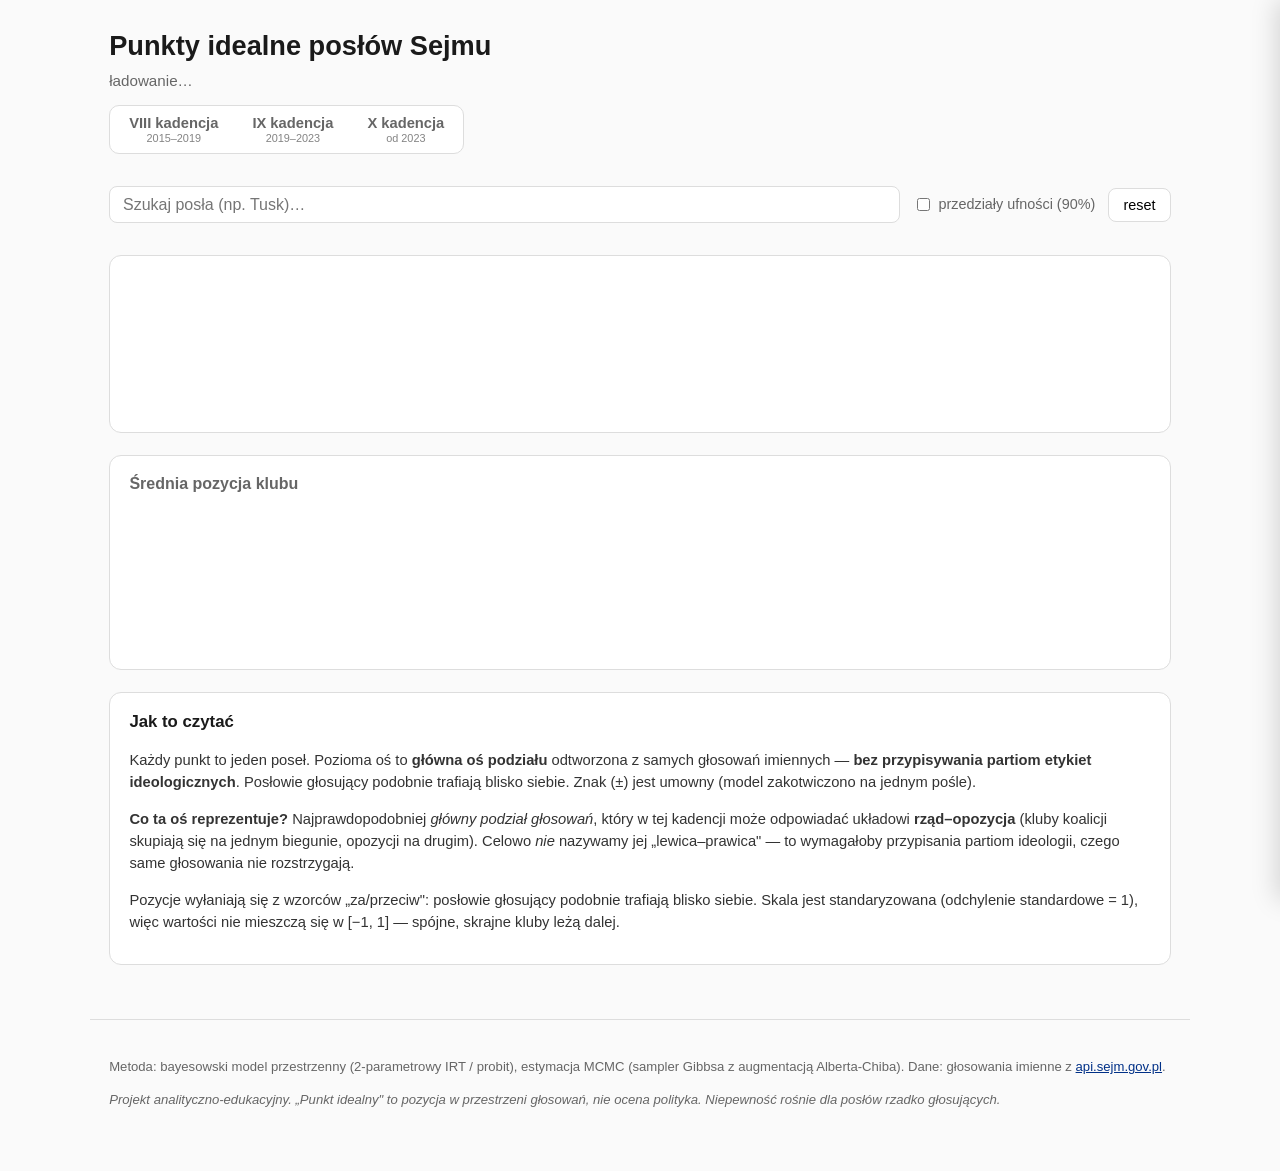
==== index.html @ ad871da2 "Add VIII kadencja (2015-2019) to the term switcher Third term in the switcher (VIII / IX / X). VIII " ====
<!DOCTYPE html>
<html lang="pl">
<head>
  <meta charset="utf-8" />
  <meta name="viewport" content="width=device-width, initial-scale=1" />
  <title>Punkty idealne posłów Sejmu RP</title>
  <meta name="description" content="Bayesowska estymacja pozycji posłów Sejmu RP na głównej osi podziału, odtworzonej z głosowań imiennych (model przestrzenny / MCMC)." />
  <link rel="preconnect" href="https://d3js.org" />
  <link rel="stylesheet" href="style.css" />
</head>
<body>
  <header>
    <h1>Punkty idealne posłów Sejmu</h1>
    <p class="subtitle" id="subtitle">ładowanie…</p>
    <div class="term-switch" role="group" aria-label="Wybór kadencji">
      <button class="term-btn" data-term="8" aria-pressed="false">VIII kadencja<small>2015–2019</small></button>
      <button class="term-btn" data-term="9" aria-pressed="false">IX kadencja<small>2019–2023</small></button>
      <button class="term-btn" data-term="10" aria-pressed="true">X kadencja<small>od 2023</small></button>
    </div>
  </header>

  <main>
    <section class="controls">
      <input id="search" type="search" placeholder="Szukaj posła (np. Tusk)…" autocomplete="off" />
      <label class="toggle"><input type="checkbox" id="ci-toggle" /> przedziały ufności (90%)</label>
      <button id="reset" class="reset">reset</button>
    </section>

    <section id="legend" class="legend" aria-label="Kluby"></section>

    <section class="chart-wrap">
      <svg id="chart" role="img" aria-label="Rozkład punktów idealnych posłów"></svg>
      <div id="tooltip" class="tooltip" hidden></div>
    </section>

    <section class="chart-wrap">
      <h2>Średnia pozycja klubu</h2>
      <svg id="clubs" role="img" aria-label="Średnie pozycje klubów"></svg>
    </section>

    <section class="howto">
      <h2>Jak to czytać</h2>
      <p>
        Każdy punkt to jeden poseł. Pozioma oś to <strong>główna oś podziału</strong>
        odtworzona z samych głosowań imiennych — <strong>bez przypisywania partiom
        etykiet ideologicznych</strong>. Posłowie głosujący podobnie trafiają blisko
        siebie. Znak (±) jest umowny (model zakotwiczono na jednym pośle).
      </p>
      <p class="muted">
        <strong>Co ta oś reprezentuje?</strong> Najprawdopodobniej <em>główny podział
        głosowań</em>, który w tej kadencji może odpowiadać układowi
        <strong>rząd–opozycja</strong> (kluby koalicji skupiają się na jednym biegunie,
        opozycji na drugim). Celowo <em>nie</em> nazywamy jej „lewica–prawica" — to
        wymagałoby przypisania partiom ideologii, czego same głosowania nie rozstrzygają.
      </p>
      <p>
        Pozycje wyłaniają się z wzorców „za/przeciw": posłowie głosujący podobnie trafiają
        blisko siebie. Skala jest standaryzowana (odchylenie standardowe = 1), więc wartości
        nie mieszczą się w [−1, 1] — spójne, skrajne kluby leżą dalej.
      </p>
    </section>
  </main>

  <aside id="profile" class="profile" hidden aria-label="Profil posła"></aside>
  <div id="backdrop" class="backdrop" hidden></div>
  <div id="history" class="modal" hidden aria-label="Historia głosowań"></div>

  <footer>
    <p id="meta-line"></p>
    <p>
      Metoda: bayesowski model przestrzenny (2-parametrowy IRT / probit), estymacja MCMC
      (sampler Gibbsa z augmentacją Alberta-Chiba). Dane: głosowania imienne z
      <a href="https://api.sejm.gov.pl">api.sejm.gov.pl</a>.
    </p>
    <p class="disclaimer">
      Projekt analityczno-edukacyjny. „Punkt idealny" to pozycja w przestrzeni głosowań,
      nie ocena polityka. Niepewność rośnie dla posłów rzadko głosujących.
    </p>
  </footer>

  <script src="https://d3js.org/d3.v7.min.js"></script>
  <script src="app.js"></script>
</body>
</html>
---- style.css ----
:root {
  --bg: #fafafa;
  --fg: #1a1a1a;
  --muted: #666;
  --line: #ddd;
  --card: #fff;
  --accent: #003087;
  font-family: -apple-system, BlinkMacSystemFont, "Segoe UI", Roboto, Helvetica, Arial, sans-serif;
}

* { box-sizing: border-box; }

body {
  margin: 0;
  background: var(--bg);
  color: var(--fg);
  line-height: 1.5;
}

header {
  padding: 1.6rem 1.2rem 1rem;
  max-width: 1100px;
  margin: 0 auto;
}
h1 { margin: 0 0 .2rem; font-size: 1.7rem; }
.subtitle { margin: 0; color: var(--muted); font-size: .95rem; }

/* ---- term (kadencja) switcher ---- */
.term-switch { display: inline-flex; margin-top: .8rem; border: 1px solid var(--line);
  border-radius: 10px; background: var(--card); padding: 3px; gap: 2px; }
.term-btn { display: flex; flex-direction: column; align-items: center; line-height: 1.15;
  border: none; background: none; cursor: pointer; padding: .35rem 1rem; border-radius: 8px;
  font-size: .92rem; font-weight: 600; color: var(--muted); transition: background .15s, color .15s; }
.term-btn small { font-size: .68rem; font-weight: 400; opacity: .8; }
.term-btn:hover { background: #f0f0f0; }
.term-btn.active { background: var(--accent); color: #fff; }
.term-btn.active:hover { background: var(--accent); }
.term-btn.active small { opacity: .85; }

main { max-width: 1100px; margin: 0 auto; padding: 0 1.2rem 2rem; }

.controls {
  display: flex; flex-wrap: wrap; gap: .8rem; align-items: center;
  margin: 1rem 0;
}
#search {
  flex: 1 1 240px; min-width: 180px;
  padding: .55rem .8rem; font-size: 1rem;
  border: 1px solid var(--line); border-radius: 8px; background: var(--card);
}
.toggle { font-size: .9rem; color: var(--muted); display: flex; align-items: center; gap: .35rem; }
.reset {
  padding: .5rem .9rem; border: 1px solid var(--line); background: var(--card);
  border-radius: 8px; cursor: pointer; font-size: .9rem;
}
.reset:hover { background: #f0f0f0; }

.legend { display: flex; flex-wrap: wrap; gap: .4rem; margin-bottom: 1rem; }
.chip {
  display: inline-flex; align-items: center; gap: .35rem;
  padding: .25rem .6rem; border-radius: 999px; cursor: pointer;
  font-size: .82rem; border: 1px solid var(--line); background: var(--card);
  user-select: none; transition: opacity .15s;
}
.chip .dot { width: 10px; height: 10px; border-radius: 50%; }
.chip.dim { opacity: .35; }

.chart-wrap { position: relative; background: var(--card); border: 1px solid var(--line);
  border-radius: 12px; padding: .8rem; margin-bottom: 1.4rem; }
.chart-wrap h2 { margin: .2rem .4rem .6rem; font-size: 1rem; color: var(--muted); font-weight: 600; }
svg { width: 100%; display: block; }

.dot-mp { cursor: pointer; stroke: #fff; stroke-width: .5; }
.dot-mp.dimmed { opacity: .12; }
.dot-mp.hit { stroke: #000; stroke-width: 1.5; }
.ci-line { stroke-opacity: .35; stroke-width: 1; }

.axis text { fill: var(--muted); font-size: 11px; }
.axis line, .axis path { stroke: var(--line); }
.zero-line { stroke: #999; stroke-dasharray: 4 3; stroke-width: 1; }
.axis-label { fill: var(--muted); font-size: 12px; }

.tooltip {
  position: absolute; pointer-events: none; z-index: 10;
  background: #111; color: #fff; padding: .5rem .65rem; border-radius: 8px;
  font-size: .82rem; max-width: 240px; box-shadow: 0 4px 14px rgba(0,0,0,.25);
}
.tooltip b { font-size: .9rem; }
.tooltip .club { opacity: .8; }
.tooltip .pos { margin-top: .25rem; font-variant-numeric: tabular-nums; }

.howto { background: var(--card); border: 1px solid var(--line); border-radius: 12px;
  padding: 1rem 1.2rem; margin-bottom: 1.4rem; }
.howto h2 { margin-top: 0; font-size: 1.05rem; }
.howto p { font-size: .92rem; color: #333; }

footer { max-width: 1100px; margin: 0 auto; padding: 1.5rem 1.2rem 3rem;
  color: var(--muted); font-size: .82rem; border-top: 1px solid var(--line); }
footer a { color: var(--accent); }
.disclaimer { font-style: italic; }

.dot-mp.selected { stroke: #000; stroke-width: 2; }

/* ---- profile panel ---- */
.profile {
  position: fixed; top: 0; right: 0; height: 100%; width: 360px; max-width: 90vw;
  background: var(--card); box-shadow: -4px 0 24px rgba(0,0,0,.15);
  padding: 1.2rem 1.3rem; overflow-y: auto; z-index: 50;
  transform: translateX(100%); transition: transform .22s ease;
}
.profile[hidden] { display: block; }       /* keep rendered; off-screen until .open */
.profile.open { transform: translateX(0); }
.backdrop { position: fixed; inset: 0; background: rgba(0,0,0,.25); z-index: 40; }

.profile .close { position: absolute; top: .5rem; right: .8rem; border: none;
  background: none; font-size: 1.7rem; line-height: 1; cursor: pointer; color: #999; }
.profile .close:hover { color: #000; }
.profile h2 { margin: .2rem 0 .5rem; font-size: 1.3rem; padding-right: 1.6rem; }
.profile h3 { margin: 1.2rem 0 .4rem; font-size: .9rem; color: var(--muted); }
.club-chip { display: inline-flex; align-items: center; gap: .35rem; font-size: .85rem;
  padding: .2rem .6rem; border: 1px solid var(--line); border-radius: 999px; }
.club-chip .dot { width: 10px; height: 10px; border-radius: 50%; }
.big-pos { font-size: 2.2rem; font-weight: 700; margin: .8rem 0 .2rem; font-variant-numeric: tabular-nums; }
.big-pos .ci { display: block; font-size: .72rem; font-weight: 400; color: var(--muted); }
#mini-axis { width: 100%; margin: .3rem 0 .5rem; }
.stats { display: grid; grid-template-columns: 1fr auto; gap: .35rem .8rem; margin: .6rem 0; font-size: .9rem; }
.stats dt { color: var(--muted); }
.stats dd { margin: 0; text-align: right; font-variant-numeric: tabular-nums; font-weight: 600; }
.stats .muted { color: var(--muted); font-weight: 400; font-size: .8rem; }
.stats .ok { color: #1a9850; } .stats .warn { color: #d73027; }
.neighbors { list-style: none; padding: 0; margin: .2rem 0 0; }
.neighbors li { display: flex; align-items: center; gap: .5rem; padding: .4rem .3rem;
  border-radius: 6px; cursor: pointer; font-size: .9rem; }
.neighbors li:hover { background: #f2f2f2; }
.neighbors .dot { width: 9px; height: 9px; border-radius: 50%; flex: none; }
.neighbors .nm { flex: 1; }
.neighbors .nx { color: var(--muted); font-variant-numeric: tabular-nums; }

.hist-btn { width: 100%; margin: .6rem 0 .2rem; padding: .6rem; border: 1px solid var(--accent);
  background: var(--accent); color: #fff; border-radius: 8px; cursor: pointer; font-size: .92rem; }
.hist-btn:hover { opacity: .92; }

/* ---- voting history modal ---- */
.modal { position: fixed; inset: 0; background: rgba(0,0,0,.45); z-index: 60;
  display: flex; align-items: center; justify-content: center; padding: 2vh 1rem; }
.modal[hidden] { display: none; }
.modal-card { background: var(--card); border-radius: 12px; width: 100%; max-width: 880px;
  max-height: 92vh; display: flex; flex-direction: column; padding: 1.1rem 1.3rem; position: relative; }
.modal-card h2 { margin: 0 1.6rem .6rem 0; font-size: 1.15rem; }
.modal-card .close { position: absolute; top: .4rem; right: .7rem; border: none; background: none;
  font-size: 1.7rem; line-height: 1; cursor: pointer; color: #999; }
.modal-card .close:hover { color: #000; }
.loading { padding: 2rem; color: var(--muted); text-align: center; }
.hist-controls { display: flex; gap: .8rem; align-items: center; flex-wrap: wrap; margin-bottom: .5rem; }
.hist-controls #hist-search { flex: 1 1 220px; padding: .45rem .7rem; border: 1px solid var(--line);
  border-radius: 8px; font-size: .95rem; }
.hist-list { overflow-y: auto; flex: 1; border-top: 1px solid var(--line); }
.hist-item { border-bottom: 1px solid #eee; }
.hist-row { display: grid; grid-template-columns: 84px 128px 1fr; gap: .6rem;
  padding: .55rem .2rem; align-items: start; }
.bd-toggle { border: none; background: none; color: var(--accent); cursor: pointer;
  font-size: .78rem; padding: 0; }
.bd-toggle:hover { text-decoration: underline; }
.bd-wrap svg { width: 100%; display: block; margin: .2rem 0; background: #fbfbfb; border-radius: 6px; }
.bd-cap { display: flex; flex-wrap: wrap; gap: .8rem; align-items: center; font-size: .76rem;
  color: var(--muted); padding: 0 .2rem .6rem; }
.bd-cap .k { display: inline-flex; align-items: center; gap: .3rem; }
.bd-cap .k i { width: 10px; height: 10px; border-radius: 50%; display: inline-block; }
.bd-cap .coh { margin-left: auto; font-weight: 600; color: #333; }
.hr-date { color: var(--muted); font-size: .8rem; font-variant-numeric: tabular-nums; }
.hr-votes { display: grid; grid-template-columns: auto 1fr; gap: .15rem .3rem; align-items: center; }
.hr-lab { font-size: .66rem; color: var(--muted); text-transform: uppercase; }
.hr-title { font-weight: 600; font-size: .88rem; }
.hr-topic { font-size: .82rem; color: #444; margin: .1rem 0; }
.hr-result { font-size: .78rem; color: var(--muted); }
.hr-result .za { color: #1a9850; } .hr-result .pr { color: #d73027; }
.hr-result a { color: var(--accent); }
.badge { display: inline-block; padding: .08rem .4rem; border-radius: 5px; font-size: .72rem; font-weight: 600; }
.badge.za { background: #e3f4e4; color: #1a7a34; }
.badge.pr { background: #fbe3e3; color: #c0392b; }
.badge.ab { background: #fff3d6; color: #9a6a00; }
.badge.none { background: #eee; color: #999; }
.tag { background: #eee; color: #777; padding: .05rem .35rem; border-radius: 4px; font-size: .7rem; }
.hist-more { text-align: center; padding-top: .6rem; }
.hist-more button { padding: .45rem 1rem; border: 1px solid var(--line); background: var(--card);
  border-radius: 8px; cursor: pointer; }

@media (max-width: 600px) {
  h1 { font-size: 1.35rem; }
  .hist-row { grid-template-columns: 1fr; gap: .25rem; }
  .hr-votes { grid-template-columns: auto auto auto auto; }
}
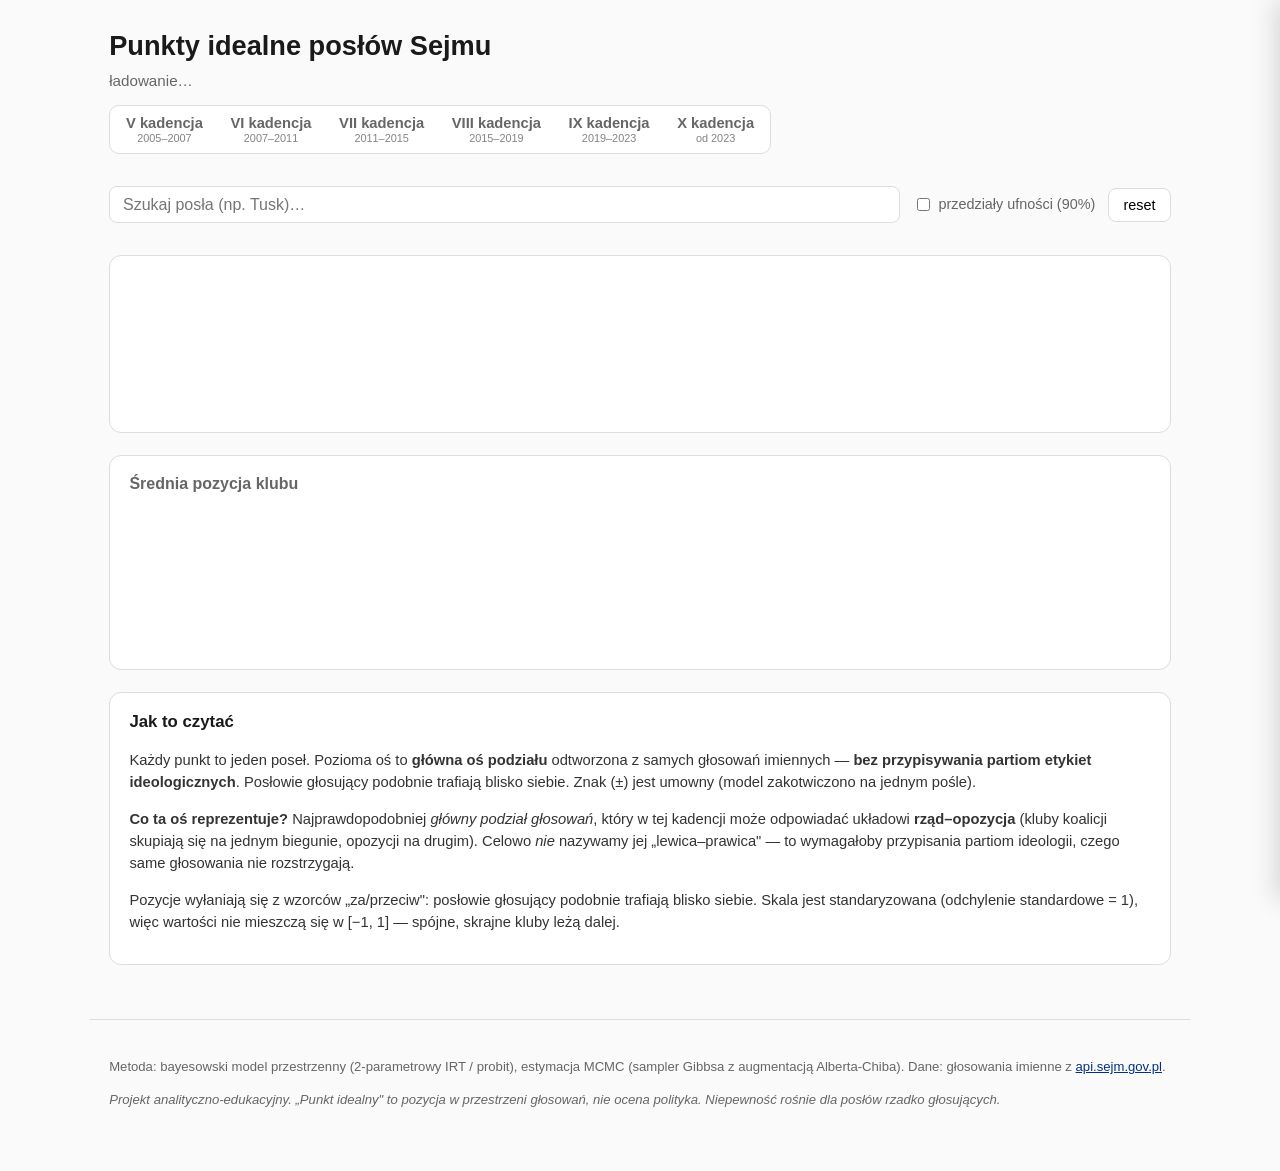
==== commit 5ff3593e: "Add terms: from V to VII" ====
--- a/index.html
+++ b/index.html
@@ -13,6 +13,9 @@
     <h1>Punkty idealne posłów Sejmu</h1>
     <p class="subtitle" id="subtitle">ładowanie…</p>
     <div class="term-switch" role="group" aria-label="Wybór kadencji">
+      <button class="term-btn" data-term="5" aria-pressed="false">V kadencja<small>2005–2007</small></button>
+      <button class="term-btn" data-term="6" aria-pressed="false">VI kadencja<small>2007–2011</small></button>
+      <button class="term-btn" data-term="7" aria-pressed="false">VII kadencja<small>2011–2015</small></button>
       <button class="term-btn" data-term="8" aria-pressed="false">VIII kadencja<small>2015–2019</small></button>
       <button class="term-btn" data-term="9" aria-pressed="false">IX kadencja<small>2019–2023</small></button>
       <button class="term-btn" data-term="10" aria-pressed="true">X kadencja<small>od 2023</small></button>
--- a/style.css
+++ b/style.css
@@ -26,10 +26,10 @@
 .subtitle { margin: 0; color: var(--muted); font-size: .95rem; }
 
 /* ---- term (kadencja) switcher ---- */
-.term-switch { display: inline-flex; margin-top: .8rem; border: 1px solid var(--line);
+.term-switch { display: inline-flex; flex-wrap: wrap; margin-top: .8rem; border: 1px solid var(--line);
   border-radius: 10px; background: var(--card); padding: 3px; gap: 2px; }
 .term-btn { display: flex; flex-direction: column; align-items: center; line-height: 1.15;
-  border: none; background: none; cursor: pointer; padding: .35rem 1rem; border-radius: 8px;
+  border: none; background: none; cursor: pointer; padding: .35rem .8rem; border-radius: 8px;
   font-size: .92rem; font-weight: 600; color: var(--muted); transition: background .15s, color .15s; }
 .term-btn small { font-size: .68rem; font-weight: 400; opacity: .8; }
 .term-btn:hover { background: #f0f0f0; }
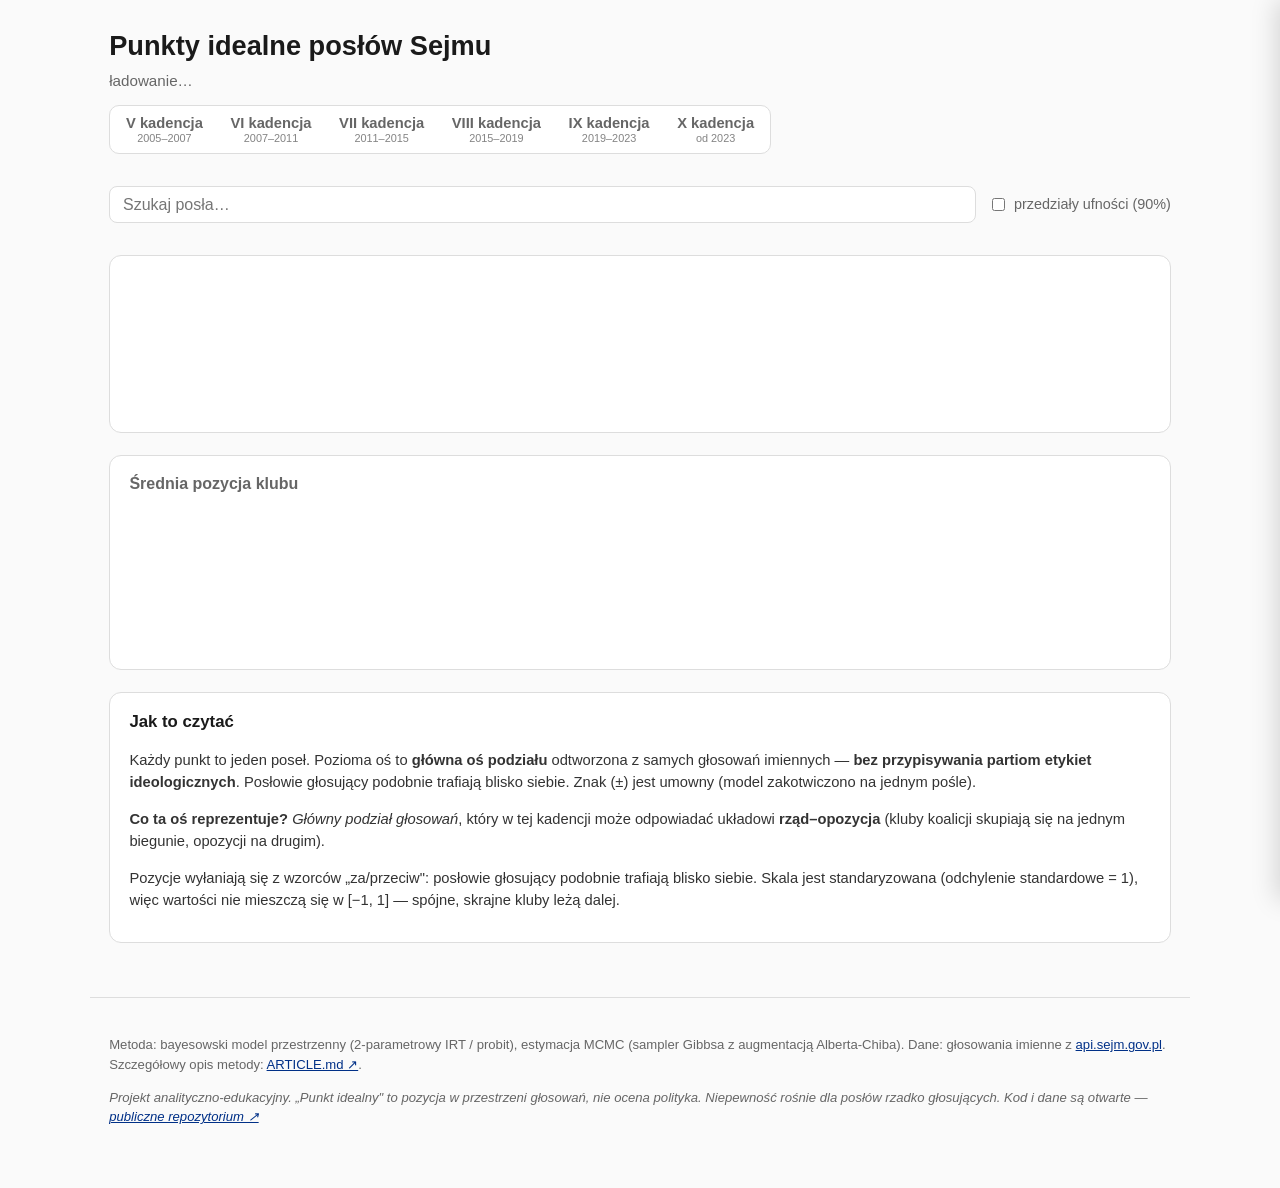
==== commit b253d520: "UI: spornych głosowań label, drop reset button, flag favicon - header: "N spornych głosowań" (was "N" ====
--- a/index.html
+++ b/index.html
@@ -5,6 +5,7 @@
   <meta name="viewport" content="width=device-width, initial-scale=1" />
   <title>Punkty idealne posłów Sejmu RP</title>
   <meta name="description" content="Bayesowska estymacja pozycji posłów Sejmu RP na głównej osi podziału, odtworzonej z głosowań imiennych (model przestrzenny / MCMC)." />
+  <link rel="icon" href="favicon.svg?v=4" type="image/svg+xml" />
   <link rel="preconnect" href="https://d3js.org" />
   <link rel="stylesheet" href="style.css" />
 </head>
@@ -24,9 +25,8 @@
 
   <main>
     <section class="controls">
-      <input id="search" type="search" placeholder="Szukaj posła (np. Tusk)…" autocomplete="off" />
+      <input id="search" type="search" placeholder="Szukaj posła…" autocomplete="off" />
       <label class="toggle"><input type="checkbox" id="ci-toggle" /> przedziały ufności (90%)</label>
-      <button id="reset" class="reset">reset</button>
     </section>
 
     <section id="legend" class="legend" aria-label="Kluby"></section>
@@ -50,11 +50,10 @@
         siebie. Znak (±) jest umowny (model zakotwiczono na jednym pośle).
       </p>
       <p class="muted">
-        <strong>Co ta oś reprezentuje?</strong> Najprawdopodobniej <em>główny podział
+        <strong>Co ta oś reprezentuje?</strong> <em>Główny podział
         głosowań</em>, który w tej kadencji może odpowiadać układowi
         <strong>rząd–opozycja</strong> (kluby koalicji skupiają się na jednym biegunie,
-        opozycji na drugim). Celowo <em>nie</em> nazywamy jej „lewica–prawica" — to
-        wymagałoby przypisania partiom ideologii, czego same głosowania nie rozstrzygają.
+        opozycji na drugim).
       </p>
       <p>
         Pozycje wyłaniają się z wzorców „za/przeciw": posłowie głosujący podobnie trafiają
@@ -74,10 +73,14 @@
       Metoda: bayesowski model przestrzenny (2-parametrowy IRT / probit), estymacja MCMC
       (sampler Gibbsa z augmentacją Alberta-Chiba). Dane: głosowania imienne z
       <a href="https://api.sejm.gov.pl">api.sejm.gov.pl</a>.
+      Szczegółowy opis metody:
+      <a href="https://github.com/psephos-lab/sejm-ideal-points-model/blob/main/article/ARTICLE.md" target="_blank" rel="noopener">ARTICLE.md ↗</a>.
     </p>
     <p class="disclaimer">
       Projekt analityczno-edukacyjny. „Punkt idealny" to pozycja w przestrzeni głosowań,
       nie ocena polityka. Niepewność rośnie dla posłów rzadko głosujących.
+      Kod i dane są otwarte —
+      <a href="https://github.com/psephos-lab/sejm-ideal-points-model/tree/main" target="_blank" rel="noopener">publiczne repozytorium ↗</a>
     </p>
   </footer>
 
--- a/style.css
+++ b/style.css
@@ -49,11 +49,6 @@
   border: 1px solid var(--line); border-radius: 8px; background: var(--card);
 }
 .toggle { font-size: .9rem; color: var(--muted); display: flex; align-items: center; gap: .35rem; }
-.reset {
-  padding: .5rem .9rem; border: 1px solid var(--line); background: var(--card);
-  border-radius: 8px; cursor: pointer; font-size: .9rem;
-}
-.reset:hover { background: #f0f0f0; }
 
 .legend { display: flex; flex-wrap: wrap; gap: .4rem; margin-bottom: 1rem; }
 .chip {
@@ -161,7 +156,12 @@
 .bd-toggle { border: none; background: none; color: var(--accent); cursor: pointer;
   font-size: .78rem; padding: 0; }
 .bd-toggle:hover { text-decoration: underline; }
-.bd-wrap svg { width: 100%; display: block; margin: .2rem 0; background: #fbfbfb; border-radius: 6px; }
+.bd-wrap { position: relative; }
+.bd-wrap svg { width: 100%; display: block; margin: .2rem 0; background: #fbfbfb; border-radius: 6px; cursor: crosshair; }
+.bd-tip { position: absolute; pointer-events: none; z-index: 5; transform: translate(8px, -130%);
+  background: #111; color: #fff; padding: .2rem .45rem; border-radius: 6px; font-size: .74rem;
+  white-space: nowrap; box-shadow: 0 2px 8px rgba(0,0,0,.25); }
+.bd-tip b { font-variant-numeric: tabular-nums; }
 .bd-cap { display: flex; flex-wrap: wrap; gap: .8rem; align-items: center; font-size: .76rem;
   color: var(--muted); padding: 0 .2rem .6rem; }
 .bd-cap .k { display: inline-flex; align-items: center; gap: .3rem; }
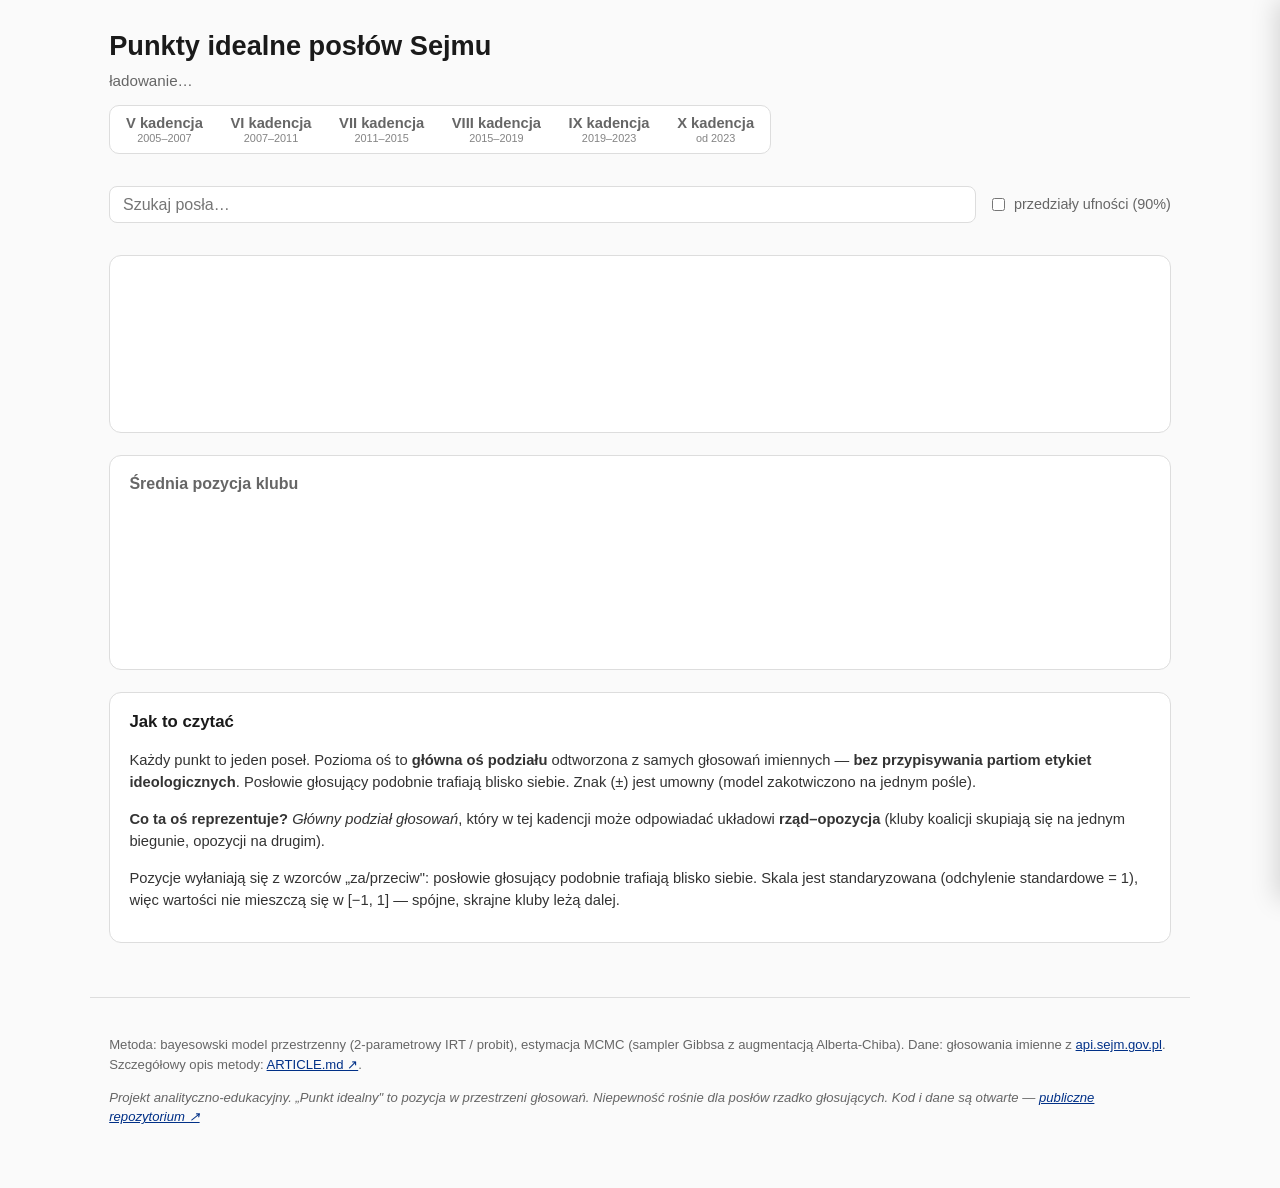
==== commit 5295a3ed: "Reword ideology framing in README Votes carry ideological signal; the project declines to render an " ====
--- a/index.html
+++ b/index.html
@@ -77,8 +77,7 @@
       <a href="https://github.com/psephos-lab/sejm-ideal-points-model/blob/main/article/ARTICLE.md" target="_blank" rel="noopener">ARTICLE.md ↗</a>.
     </p>
     <p class="disclaimer">
-      Projekt analityczno-edukacyjny. „Punkt idealny" to pozycja w przestrzeni głosowań,
-      nie ocena polityka. Niepewność rośnie dla posłów rzadko głosujących.
+      Projekt analityczno-edukacyjny. „Punkt idealny" to pozycja w przestrzeni głosowań. Niepewność rośnie dla posłów rzadko głosujących.
       Kod i dane są otwarte —
       <a href="https://github.com/psephos-lab/sejm-ideal-points-model/tree/main" target="_blank" rel="noopener">publiczne repozytorium ↗</a>
     </p>
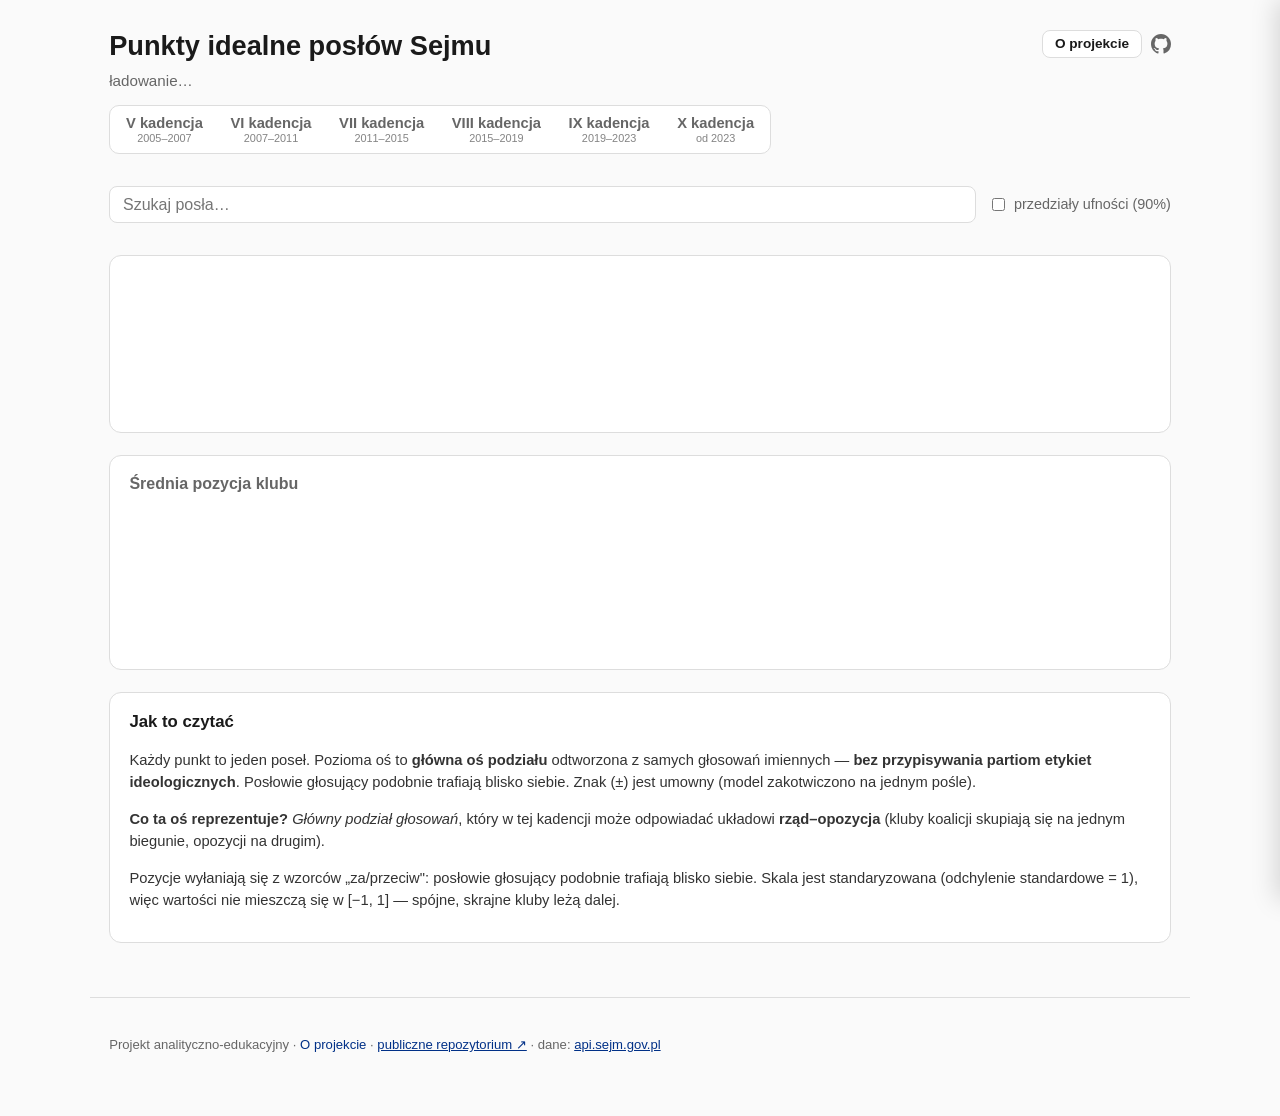
==== commit 24183ec4: "Add 'O projekcie' modal; move + expand footer info - Header gains an 'O projekcie' button and a GitH" ====
--- a/index.html
+++ b/index.html
@@ -11,7 +11,16 @@
 </head>
 <body>
   <header>
-    <h1>Punkty idealne posłów Sejmu</h1>
+    <div class="header-bar">
+      <h1>Punkty idealne posłów Sejmu</h1>
+      <nav class="header-links" aria-label="O projekcie">
+        <button id="about-btn" class="link-btn" type="button">O projekcie</button>
+        <a class="icon-link" href="https://github.com/psephos-lab/sejm-ideal-points-model"
+           target="_blank" rel="noopener" aria-label="Repozytorium na GitHub" title="Kod na GitHub">
+          <svg viewBox="0 0 16 16" width="20" height="20" aria-hidden="true" fill="currentColor"><path d="M8 0C3.58 0 0 3.58 0 8c0 3.54 2.29 6.53 5.47 7.59.4.07.55-.17.55-.38 0-.19-.01-.82-.01-1.49-2.01.37-2.53-.49-2.69-.94-.09-.23-.48-.94-.82-1.13-.28-.15-.68-.52-.01-.53.63-.01 1.08.58 1.23.82.72 1.21 1.87.87 2.33.66.07-.52.28-.87.51-1.07-1.78-.2-3.64-.89-3.64-3.95 0-.87.31-1.59.82-2.15-.08-.2-.36-1.02.08-2.12 0 0 .67-.21 2.2.82.64-.18 1.32-.27 2-.27.68 0 1.36.09 2 .27 1.53-1.04 2.2-.82 2.2-.82.44 1.1.16 1.92.08 2.12.51.56.82 1.27.82 2.15 0 3.07-1.87 3.75-3.65 3.95.29.25.54.73.54 1.48 0 1.07-.01 1.93-.01 2.2 0 .21.15.46.55.38A8.013 8.013 0 0016 8c0-4.42-3.58-8-8-8z"/></svg>
+        </a>
+      </nav>
+    </div>
     <p class="subtitle" id="subtitle">ładowanie…</p>
     <div class="term-switch" role="group" aria-label="Wybór kadencji">
       <button class="term-btn" data-term="5" aria-pressed="false">V kadencja<small>2005–2007</small></button>
@@ -67,19 +76,71 @@
   <div id="backdrop" class="backdrop" hidden></div>
   <div id="history" class="modal" hidden aria-label="Historia głosowań"></div>
 
+  <div id="about" class="modal" hidden role="dialog" aria-modal="true" aria-labelledby="about-title">
+    <div class="modal-card about-card">
+      <button class="close" aria-label="Zamknij">×</button>
+      <h2 id="about-title">O projekcie</h2>
+
+      <p class="about-lead">
+        Interaktywna mapa pozycji posłów Sejmu na <strong>głównej osi podziału</strong>,
+        odtworzonej wyłącznie z głosowań imiennych — <strong>bez przypisywania partiom
+        etykiet ideologicznych</strong>. Sześć kadencji, od V (2005) do X (od 2023),
+        każda liczona osobnym modelem. To odpowiednik amerykańskiego
+        <a href="https://voteview.com" target="_blank" rel="noopener">Voteview ↗</a>,
+        którego dla polskiego parlamentu dotąd brakowało.
+      </p>
+
+      <h3>Metoda</h3>
+      <p>
+        Bayesowski <strong>model przestrzenny głosowań</strong> (2-parametrowy IRT / probit):
+        każdy poseł ma ukryty „punkt idealny" na osi, a każde głosowanie — siłę różnicowania
+        i próg. Pozycje wyłaniają się z samych wzorców „za / przeciw" — posłowie głosujący
+        podobnie trafiają blisko siebie. Parametry estymujemy metodą <strong>MCMC</strong>
+        (sampler Gibbsa z augmentacją danych Alberta–Chiba). Pełne wyprowadzenie i opis:
+        <a href="https://github.com/psephos-lab/sejm-ideal-points-model/blob/main/article/ARTICLE.md"
+           target="_blank" rel="noopener">ARTICLE.md ↗</a>.
+      </p>
+
+      <h3>Jak interpretować</h3>
+      <p>
+        „Punkt idealny" to <strong>pozycja w przestrzeni głosowań</strong>.
+        Oś odpowiada podziałowi <strong>rząd–opozycja</strong>.
+        Znak (±) jest umowny (model zakotwiczono na jednym pośle), skala jest
+        standaryzowana, a niepewność rośnie dla posłów głosujących rzadko.
+      </p>
+
+      <h3>Dane</h3>
+      <p>
+        Źródło: głosowania imienne z
+        <a href="https://api.sejm.gov.pl" target="_blank" rel="noopener">api.sejm.gov.pl</a>
+        — oficjalnego API Sejmu RP. <span id="about-meta" class="muted"></span>
+      </p>
+
+      <h3>Otwarty kod i dane</h3>
+      <p>
+        Projekt analityczno-edukacyjny. Cały kod, dane źródłowe i opis metody są publiczne —
+        każdy może je pobrać i samodzielnie zweryfikować wyniki.
+      </p>
+      <p class="about-repos">
+        <a class="repo-link" href="https://github.com/psephos-lab/sejm-ideal-points-model"
+           target="_blank" rel="noopener">
+          <svg class="gh" viewBox="0 0 16 16" width="18" height="18" aria-hidden="true" fill="currentColor"><path d="M8 0C3.58 0 0 3.58 0 8c0 3.54 2.29 6.53 5.47 7.59.4.07.55-.17.55-.38 0-.19-.01-.82-.01-1.49-2.01.37-2.53-.49-2.69-.94-.09-.23-.48-.94-.82-1.13-.28-.15-.68-.52-.01-.53.63-.01 1.08.58 1.23.82.72 1.21 1.87.87 2.33.66.07-.52.28-.87.51-1.07-1.78-.2-3.64-.89-3.64-3.95 0-.87.31-1.59.82-2.15-.08-.2-.36-1.02.08-2.12 0 0 .67-.21 2.2.82.64-.18 1.32-.27 2-.27.68 0 1.36.09 2 .27 1.53-1.04 2.2-.82 2.2-.82.44 1.1.16 1.92.08 2.12.51.56.82 1.27.82 2.15 0 3.07-1.87 3.75-3.65 3.95.29.25.54.73.54 1.48 0 1.07-.01 1.93-.01 2.2 0 .21.15.46.55.38A8.013 8.013 0 0016 8c0-4.42-3.58-8-8-8z"/></svg>
+          <span>Repozytorium modelu &amp; danych ↗</span>
+        </a>
+      </p>
+      <p class="about-license muted">
+        Strona i dane: licencja CC BY-SA 4.0. „Lewica" itp. występują wyłącznie jako nazwy
+        własne klubów.
+      </p>
+    </div>
+  </div>
+
   <footer>
-    <p id="meta-line"></p>
     <p>
-      Metoda: bayesowski model przestrzenny (2-parametrowy IRT / probit), estymacja MCMC
-      (sampler Gibbsa z augmentacją Alberta-Chiba). Dane: głosowania imienne z
-      <a href="https://api.sejm.gov.pl">api.sejm.gov.pl</a>.
-      Szczegółowy opis metody:
-      <a href="https://github.com/psephos-lab/sejm-ideal-points-model/blob/main/article/ARTICLE.md" target="_blank" rel="noopener">ARTICLE.md ↗</a>.
-    </p>
-    <p class="disclaimer">
-      Projekt analityczno-edukacyjny. „Punkt idealny" to pozycja w przestrzeni głosowań. Niepewność rośnie dla posłów rzadko głosujących.
-      Kod i dane są otwarte —
-      <a href="https://github.com/psephos-lab/sejm-ideal-points-model/tree/main" target="_blank" rel="noopener">publiczne repozytorium ↗</a>
+      Projekt analityczno-edukacyjny ·
+      <button id="about-link" class="link-inline" type="button">O projekcie</button> ·
+      <a href="https://github.com/psephos-lab/sejm-ideal-points-model" target="_blank" rel="noopener">publiczne repozytorium ↗</a> ·
+      dane: <a href="https://api.sejm.gov.pl" target="_blank" rel="noopener">api.sejm.gov.pl</a>
     </p>
   </footer>
 
--- a/style.css
+++ b/style.css
@@ -185,8 +185,37 @@
 .hist-more button { padding: .45rem 1rem; border: 1px solid var(--line); background: var(--card);
   border-radius: 8px; cursor: pointer; }
 
+/* ---- header bar: title + about / github links ---- */
+.header-bar { display: flex; justify-content: space-between; align-items: flex-start; gap: 1rem; }
+.header-links { display: flex; align-items: center; gap: .55rem; flex: none; padding-top: .25rem; }
+.link-btn { border: 1px solid var(--line); background: var(--card); color: var(--fg);
+  font-size: .85rem; font-weight: 600; padding: .35rem .75rem; border-radius: 8px;
+  cursor: pointer; transition: background .15s; }
+.link-btn:hover { background: #f0f0f0; }
+.icon-link { display: inline-flex; align-items: center; color: var(--muted); transition: color .15s; }
+.icon-link:hover { color: var(--fg); }
+/* override the global `svg { width: 100% }` so inline icons keep their size */
+.icon-link svg { width: 20px; height: 20px; display: block; }
+.repo-link .gh { width: 18px; height: 18px; display: inline-block; }
+
+/* ---- about modal ---- */
+.about-card { max-width: 640px; overflow-y: auto; }
+.about-card h3 { margin: 1.15rem 0 .25rem; font-size: .95rem; color: var(--accent); }
+.about-card p { font-size: .9rem; color: #333; }
+.about-lead { font-size: 1rem; color: #222; }
+.about-repos { display: flex; flex-direction: column; gap: .4rem; margin: .3rem 0; }
+.repo-link { display: inline-flex; align-items: center; gap: .5rem; font-weight: 600; }
+.repo-link .gh { flex: none; }
+.about-license { font-size: .78rem; margin-top: 1rem; }
+
+/* inline text-button that looks like a link (footer "O projekcie") */
+.link-inline { border: none; background: none; color: var(--accent); cursor: pointer;
+  font: inherit; padding: 0; }
+.link-inline:hover { text-decoration: underline; }
+
 @media (max-width: 600px) {
   h1 { font-size: 1.35rem; }
+  .header-bar { flex-wrap: wrap; }
   .hist-row { grid-template-columns: 1fr; gap: .25rem; }
   .hr-votes { grid-template-columns: auto auto auto auto; }
 }
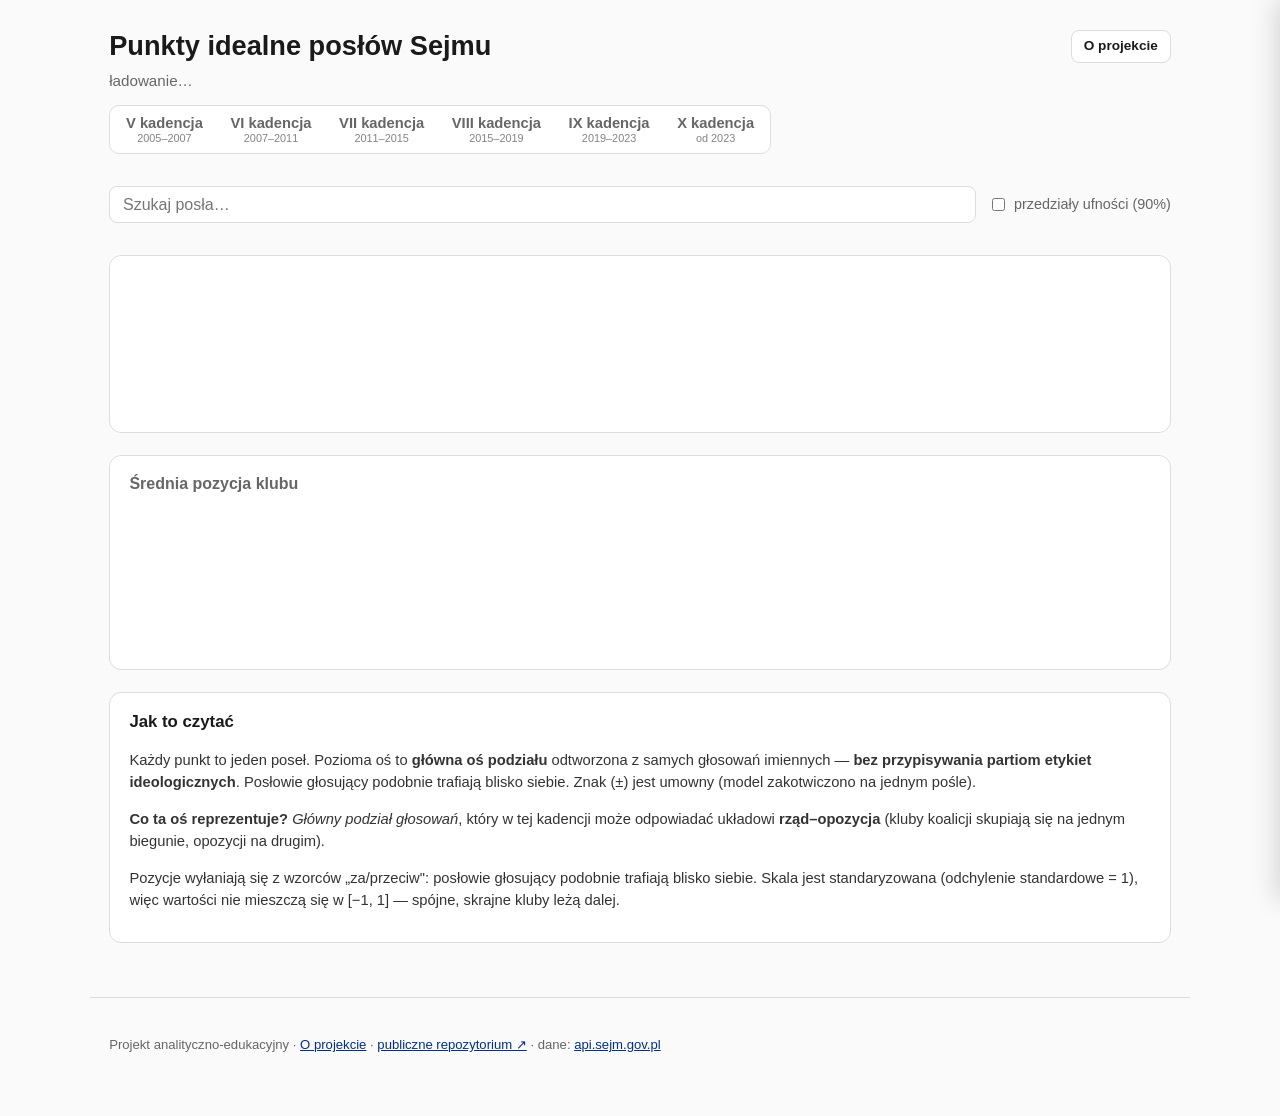
==== commit c2904118: "Make 'O projekcie' a standalone page; drop header GitHub icon and Voteview mentions - Replace the Ab" ====
--- a/index.html
+++ b/index.html
@@ -14,11 +14,7 @@
     <div class="header-bar">
       <h1>Punkty idealne posłów Sejmu</h1>
       <nav class="header-links" aria-label="O projekcie">
-        <button id="about-btn" class="link-btn" type="button">O projekcie</button>
-        <a class="icon-link" href="https://github.com/psephos-lab/sejm-ideal-points-model"
-           target="_blank" rel="noopener" aria-label="Repozytorium na GitHub" title="Kod na GitHub">
-          <svg viewBox="0 0 16 16" width="20" height="20" aria-hidden="true" fill="currentColor"><path d="M8 0C3.58 0 0 3.58 0 8c0 3.54 2.29 6.53 5.47 7.59.4.07.55-.17.55-.38 0-.19-.01-.82-.01-1.49-2.01.37-2.53-.49-2.69-.94-.09-.23-.48-.94-.82-1.13-.28-.15-.68-.52-.01-.53.63-.01 1.08.58 1.23.82.72 1.21 1.87.87 2.33.66.07-.52.28-.87.51-1.07-1.78-.2-3.64-.89-3.64-3.95 0-.87.31-1.59.82-2.15-.08-.2-.36-1.02.08-2.12 0 0 .67-.21 2.2.82.64-.18 1.32-.27 2-.27.68 0 1.36.09 2 .27 1.53-1.04 2.2-.82 2.2-.82.44 1.1.16 1.92.08 2.12.51.56.82 1.27.82 2.15 0 3.07-1.87 3.75-3.65 3.95.29.25.54.73.54 1.48 0 1.07-.01 1.93-.01 2.2 0 .21.15.46.55.38A8.013 8.013 0 0016 8c0-4.42-3.58-8-8-8z"/></svg>
-        </a>
+        <a class="link-btn" href="about.html">O projekcie</a>
       </nav>
     </div>
     <p class="subtitle" id="subtitle">ładowanie…</p>
@@ -76,69 +72,10 @@
   <div id="backdrop" class="backdrop" hidden></div>
   <div id="history" class="modal" hidden aria-label="Historia głosowań"></div>
 
-  <div id="about" class="modal" hidden role="dialog" aria-modal="true" aria-labelledby="about-title">
-    <div class="modal-card about-card">
-      <button class="close" aria-label="Zamknij">×</button>
-      <h2 id="about-title">O projekcie</h2>
-
-      <p class="about-lead">
-        Interaktywna mapa pozycji posłów Sejmu na <strong>głównej osi podziału</strong>,
-        odtworzonej wyłącznie z głosowań imiennych — <strong>bez przypisywania partiom
-        etykiet ideologicznych</strong>. Sześć kadencji, od V (2005) do X (od 2023),
-        każda liczona osobnym modelem. To odpowiednik amerykańskiego
-        <a href="https://voteview.com" target="_blank" rel="noopener">Voteview ↗</a>,
-        którego dla polskiego parlamentu dotąd brakowało.
-      </p>
-
-      <h3>Metoda</h3>
-      <p>
-        Bayesowski <strong>model przestrzenny głosowań</strong> (2-parametrowy IRT / probit):
-        każdy poseł ma ukryty „punkt idealny" na osi, a każde głosowanie — siłę różnicowania
-        i próg. Pozycje wyłaniają się z samych wzorców „za / przeciw" — posłowie głosujący
-        podobnie trafiają blisko siebie. Parametry estymujemy metodą <strong>MCMC</strong>
-        (sampler Gibbsa z augmentacją danych Alberta–Chiba). Pełne wyprowadzenie i opis:
-        <a href="https://github.com/psephos-lab/sejm-ideal-points-model/blob/main/article/ARTICLE.md"
-           target="_blank" rel="noopener">ARTICLE.md ↗</a>.
-      </p>
-
-      <h3>Jak interpretować</h3>
-      <p>
-        „Punkt idealny" to <strong>pozycja w przestrzeni głosowań</strong>.
-        Oś odpowiada podziałowi <strong>rząd–opozycja</strong>.
-        Znak (±) jest umowny (model zakotwiczono na jednym pośle), skala jest
-        standaryzowana, a niepewność rośnie dla posłów głosujących rzadko.
-      </p>
-
-      <h3>Dane</h3>
-      <p>
-        Źródło: głosowania imienne z
-        <a href="https://api.sejm.gov.pl" target="_blank" rel="noopener">api.sejm.gov.pl</a>
-        — oficjalnego API Sejmu RP. <span id="about-meta" class="muted"></span>
-      </p>
-
-      <h3>Otwarty kod i dane</h3>
-      <p>
-        Projekt analityczno-edukacyjny. Cały kod, dane źródłowe i opis metody są publiczne —
-        każdy może je pobrać i samodzielnie zweryfikować wyniki.
-      </p>
-      <p class="about-repos">
-        <a class="repo-link" href="https://github.com/psephos-lab/sejm-ideal-points-model"
-           target="_blank" rel="noopener">
-          <svg class="gh" viewBox="0 0 16 16" width="18" height="18" aria-hidden="true" fill="currentColor"><path d="M8 0C3.58 0 0 3.58 0 8c0 3.54 2.29 6.53 5.47 7.59.4.07.55-.17.55-.38 0-.19-.01-.82-.01-1.49-2.01.37-2.53-.49-2.69-.94-.09-.23-.48-.94-.82-1.13-.28-.15-.68-.52-.01-.53.63-.01 1.08.58 1.23.82.72 1.21 1.87.87 2.33.66.07-.52.28-.87.51-1.07-1.78-.2-3.64-.89-3.64-3.95 0-.87.31-1.59.82-2.15-.08-.2-.36-1.02.08-2.12 0 0 .67-.21 2.2.82.64-.18 1.32-.27 2-.27.68 0 1.36.09 2 .27 1.53-1.04 2.2-.82 2.2-.82.44 1.1.16 1.92.08 2.12.51.56.82 1.27.82 2.15 0 3.07-1.87 3.75-3.65 3.95.29.25.54.73.54 1.48 0 1.07-.01 1.93-.01 2.2 0 .21.15.46.55.38A8.013 8.013 0 0016 8c0-4.42-3.58-8-8-8z"/></svg>
-          <span>Repozytorium modelu &amp; danych ↗</span>
-        </a>
-      </p>
-      <p class="about-license muted">
-        Strona i dane: licencja CC BY-SA 4.0. „Lewica" itp. występują wyłącznie jako nazwy
-        własne klubów.
-      </p>
-    </div>
-  </div>
-
   <footer>
     <p>
       Projekt analityczno-edukacyjny ·
-      <button id="about-link" class="link-inline" type="button">O projekcie</button> ·
+      <a href="about.html">O projekcie</a> ·
       <a href="https://github.com/psephos-lab/sejm-ideal-points-model" target="_blank" rel="noopener">publiczne repozytorium ↗</a> ·
       dane: <a href="https://api.sejm.gov.pl" target="_blank" rel="noopener">api.sejm.gov.pl</a>
     </p>
--- a/style.css
+++ b/style.css
@@ -185,33 +185,27 @@
 .hist-more button { padding: .45rem 1rem; border: 1px solid var(--line); background: var(--card);
   border-radius: 8px; cursor: pointer; }
 
-/* ---- header bar: title + about / github links ---- */
+/* ---- header bar: title + "O projekcie" link ---- */
 .header-bar { display: flex; justify-content: space-between; align-items: flex-start; gap: 1rem; }
 .header-links { display: flex; align-items: center; gap: .55rem; flex: none; padding-top: .25rem; }
 .link-btn { border: 1px solid var(--line); background: var(--card); color: var(--fg);
   font-size: .85rem; font-weight: 600; padding: .35rem .75rem; border-radius: 8px;
-  cursor: pointer; transition: background .15s; }
+  cursor: pointer; text-decoration: none; transition: background .15s; }
 .link-btn:hover { background: #f0f0f0; }
-.icon-link { display: inline-flex; align-items: center; color: var(--muted); transition: color .15s; }
-.icon-link:hover { color: var(--fg); }
-/* override the global `svg { width: 100% }` so inline icons keep their size */
-.icon-link svg { width: 20px; height: 20px; display: block; }
-.repo-link .gh { width: 18px; height: 18px; display: inline-block; }
-
-/* ---- about modal ---- */
-.about-card { max-width: 640px; overflow-y: auto; }
-.about-card h3 { margin: 1.15rem 0 .25rem; font-size: .95rem; color: var(--accent); }
-.about-card p { font-size: .9rem; color: #333; }
-.about-lead { font-size: 1rem; color: #222; }
-.about-repos { display: flex; flex-direction: column; gap: .4rem; margin: .3rem 0; }
+
+/* ---- "O projekcie" page ---- */
+.back-link { display: inline-block; margin-bottom: .5rem; color: var(--accent);
+  font-size: .9rem; font-weight: 600; text-decoration: none; }
+.back-link:hover { text-decoration: underline; }
+main.about { max-width: 720px; }
+.about h2 { font-size: 1.05rem; color: var(--accent); margin: 1.5rem 0 .35rem; }
+.about p { font-size: .95rem; color: #333; line-height: 1.6; }
+.about .about-lead { font-size: 1.05rem; color: #222; }
+.about-repos { display: flex; flex-direction: column; gap: .4rem; margin: .4rem 0; }
 .repo-link { display: inline-flex; align-items: center; gap: .5rem; font-weight: 600; }
-.repo-link .gh { flex: none; }
-.about-license { font-size: .78rem; margin-top: 1rem; }
-
-/* inline text-button that looks like a link (footer "O projekcie") */
-.link-inline { border: none; background: none; color: var(--accent); cursor: pointer;
-  font: inherit; padding: 0; }
-.link-inline:hover { text-decoration: underline; }
+/* override the global `svg { width: 100% }` so the inline GitHub icon keeps its size */
+.repo-link .gh { width: 18px; height: 18px; display: inline-block; flex: none; }
+.about-license { font-size: .8rem; margin-top: 1.2rem; }
 
 @media (max-width: 600px) {
   h1 { font-size: 1.35rem; }
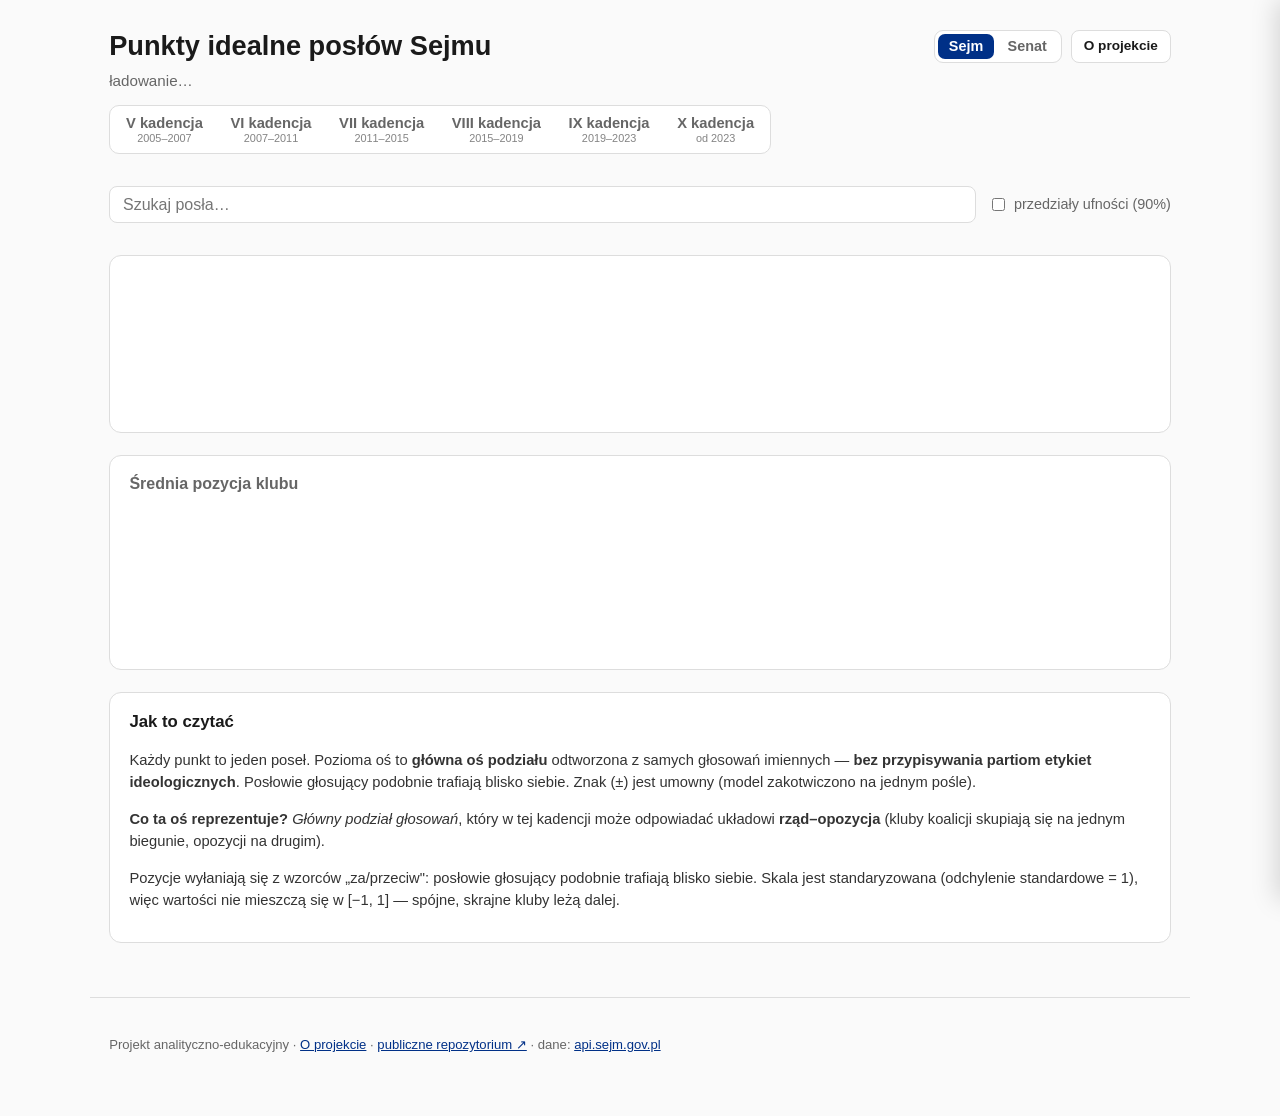
==== commit 02071c85: "Add Senate (X, XI kadencja) alongside Sejm Top-level Sejm/Senat toggle: switching the chamber swaps " ====
--- a/index.html
+++ b/index.html
@@ -12,20 +12,17 @@
 <body>
   <header>
     <div class="header-bar">
-      <h1>Punkty idealne posłów Sejmu</h1>
-      <nav class="header-links" aria-label="O projekcie">
+      <h1 id="main-title">Punkty idealne posłów Sejmu</h1>
+      <nav class="header-links" aria-label="Nawigacja">
+        <div class="inst-switch" role="group" aria-label="Wybór izby">
+          <button class="inst-btn active" data-inst="sejm" aria-pressed="true">Sejm</button>
+          <button class="inst-btn" data-inst="senat" aria-pressed="false">Senat</button>
+        </div>
         <a class="link-btn" href="about.html">O projekcie</a>
       </nav>
     </div>
     <p class="subtitle" id="subtitle">ładowanie…</p>
-    <div class="term-switch" role="group" aria-label="Wybór kadencji">
-      <button class="term-btn" data-term="5" aria-pressed="false">V kadencja<small>2005–2007</small></button>
-      <button class="term-btn" data-term="6" aria-pressed="false">VI kadencja<small>2007–2011</small></button>
-      <button class="term-btn" data-term="7" aria-pressed="false">VII kadencja<small>2011–2015</small></button>
-      <button class="term-btn" data-term="8" aria-pressed="false">VIII kadencja<small>2015–2019</small></button>
-      <button class="term-btn" data-term="9" aria-pressed="false">IX kadencja<small>2019–2023</small></button>
-      <button class="term-btn" data-term="10" aria-pressed="true">X kadencja<small>od 2023</small></button>
-    </div>
+    <div class="term-switch" id="term-switch" role="group" aria-label="Wybór kadencji"></div>
   </header>
 
   <main>
@@ -49,10 +46,10 @@
     <section class="howto">
       <h2>Jak to czytać</h2>
       <p>
-        Każdy punkt to jeden poseł. Pozioma oś to <strong>główna oś podziału</strong>
+        Każdy punkt to jeden <span class="jn-one">poseł</span>. Pozioma oś to <strong>główna oś podziału</strong>
         odtworzona z samych głosowań imiennych — <strong>bez przypisywania partiom
-        etykiet ideologicznych</strong>. Posłowie głosujący podobnie trafiają blisko
-        siebie. Znak (±) jest umowny (model zakotwiczono na jednym pośle).
+        etykiet ideologicznych</strong>. <span class="jn-manyCap">Posłowie</span> głosujący podobnie trafiają blisko
+        siebie. Znak (±) jest umowny (model zakotwiczono na jednym <span class="jn-loc">pośle</span>).
       </p>
       <p class="muted">
         <strong>Co ta oś reprezentuje?</strong> <em>Główny podział
@@ -61,7 +58,7 @@
         opozycji na drugim).
       </p>
       <p>
-        Pozycje wyłaniają się z wzorców „za/przeciw": posłowie głosujący podobnie trafiają
+        Pozycje wyłaniają się z wzorców „za/przeciw": <span class="jn-many">posłowie</span> głosujący podobnie trafiają
         blisko siebie. Skala jest standaryzowana (odchylenie standardowe = 1), więc wartości
         nie mieszczą się w [−1, 1] — spójne, skrajne kluby leżą dalej.
       </p>
--- a/style.css
+++ b/style.css
@@ -36,6 +36,16 @@
 .term-btn.active { background: var(--accent); color: #fff; }
 .term-btn.active:hover { background: var(--accent); }
 .term-btn.active small { opacity: .85; }
+
+/* institution (Sejm / Senat) segmented toggle */
+.inst-switch { display: inline-flex; border: 1px solid var(--line); border-radius: 9px;
+  background: var(--card); padding: 3px; gap: 2px; }
+.inst-btn { border: none; background: none; cursor: pointer; padding: .3rem .7rem;
+  border-radius: 7px; font-size: .9rem; font-weight: 600; color: var(--muted);
+  transition: background .15s, color .15s; }
+.inst-btn:hover { background: #f0f0f0; }
+.inst-btn.active { background: var(--accent); color: #fff; }
+.inst-btn.active:hover { background: var(--accent); }
 
 main { max-width: 1100px; margin: 0 auto; padding: 0 1.2rem 2rem; }
 
